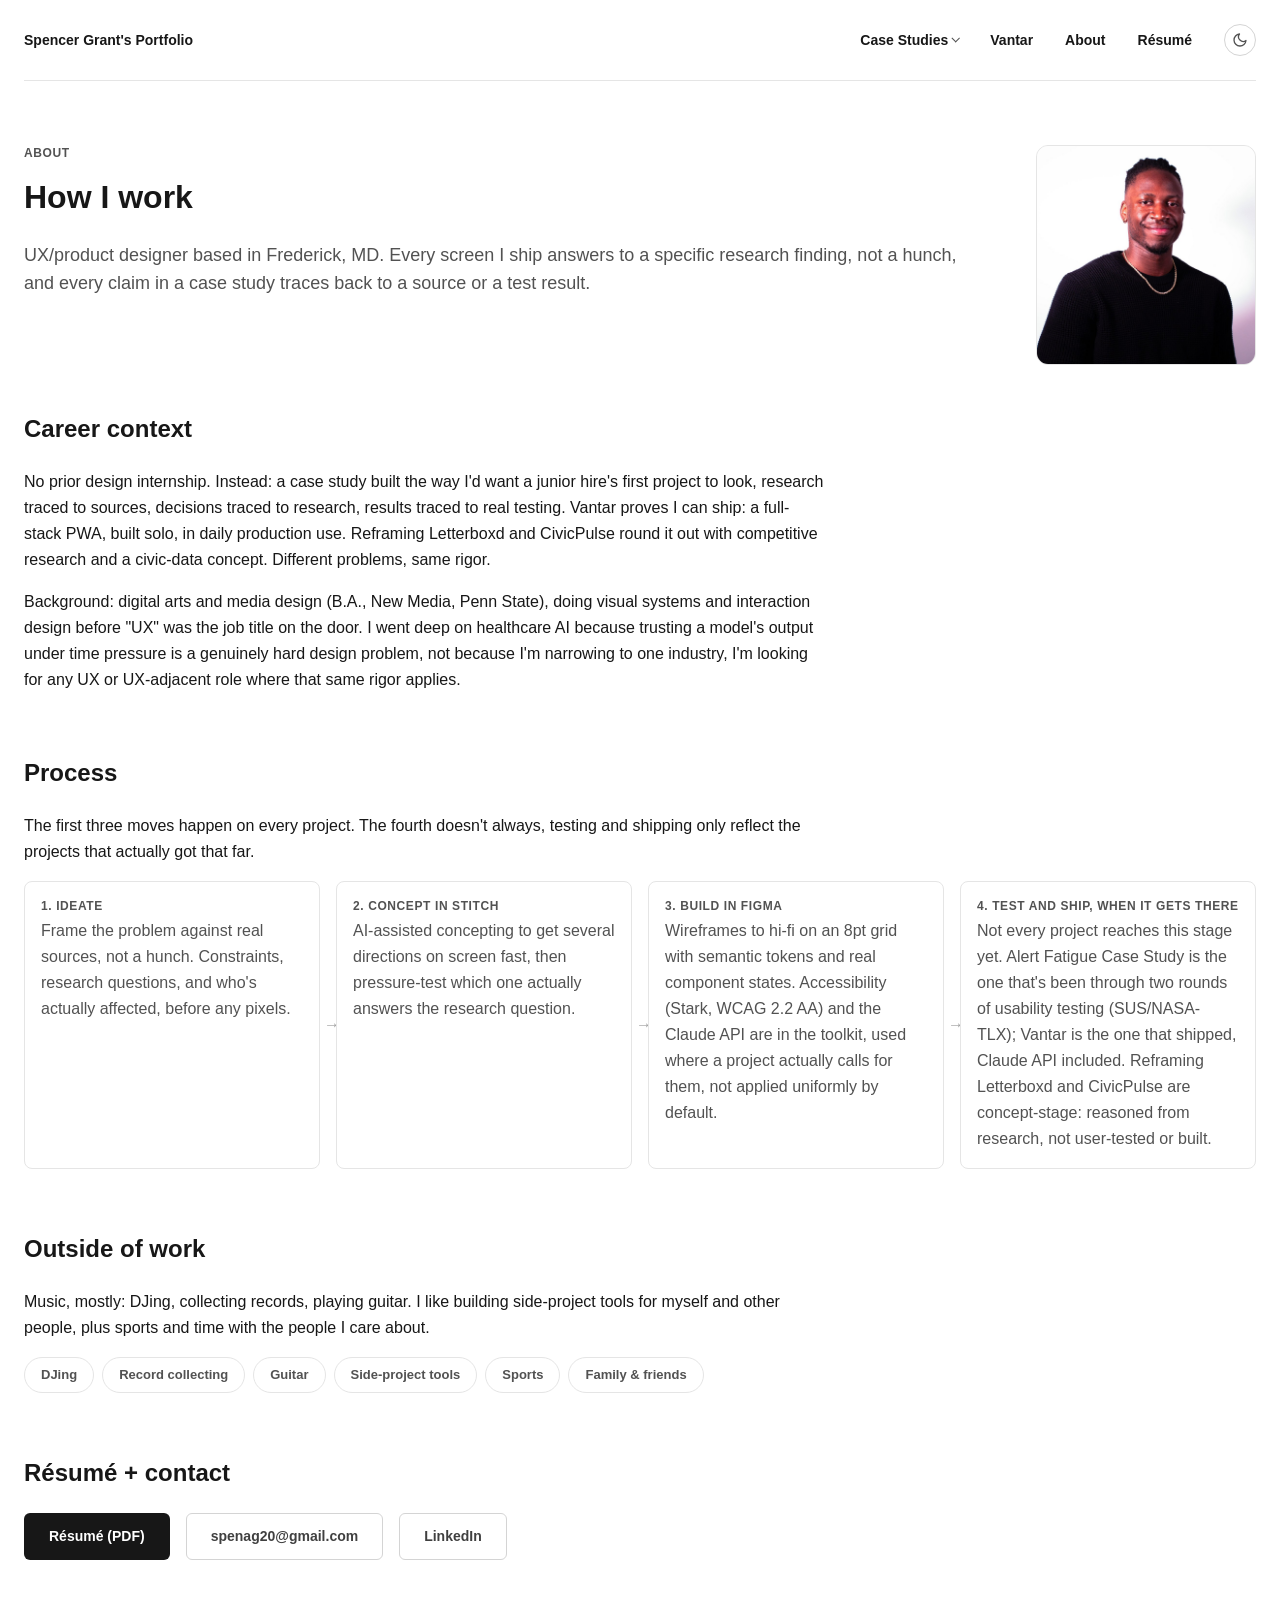
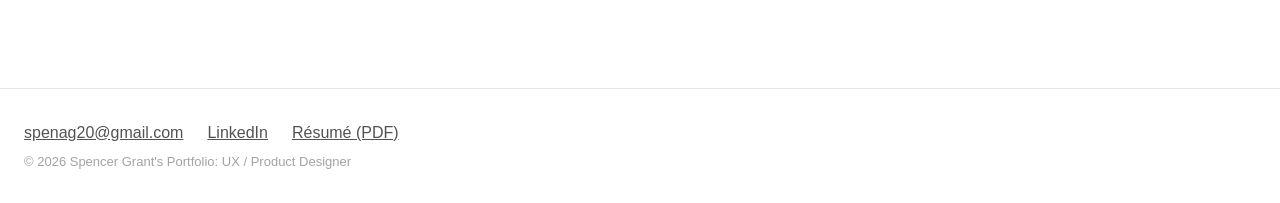
==== about.html @ dddcddc1 "Rename remaining Healthcare AI Dashboard references to Alert Fatigue Case Study Finishes the rename " ====
<!DOCTYPE html>
<html lang="en">
<head>
<meta charset="UTF-8">
<meta name="viewport" content="width=device-width, initial-scale=1.0">
<title>About: Spencer Grant's Portfolio</title>
<meta name="description" content="UX/product designer based in Frederick, MD. Background in digital arts and media design, with end-to-end process from research through usability testing.">
<link rel="icon" type="image/svg+xml" href="data:image/svg+xml,%3Csvg xmlns='http://www.w3.org/2000/svg' viewBox='0 0 32 32'%3E%3Crect width='32' height='32' rx='7' fill='%23171717'/%3E%3Ctext x='16' y='21.5' font-family='Arial,Helvetica,sans-serif' font-size='13' font-weight='700' fill='%23f5f5f5' text-anchor='middle'%3ESG%3C/text%3E%3C/svg%3E">
<link rel="stylesheet" href="styles.css">
<script src="theme.js"></script>
</head>
<body>

<div class="container">
  <nav class="site-nav">
    <a class="logo" href="index.html">Spencer Grant's Portfolio</a>
    <div class="nav-right">
    <ul id="nav-menu">
      <li class="nav-dropdown">
        <a href="case-studies.html">Case Studies</a>
        <div class="nav-dropdown-menu">
          <a href="case-study.html">Alert Fatigue Case Study<span>Tackling alarm fatigue in clinical alerts</span></a>
          <a href="letterboxd.html">Reframing Letterboxd<span>Implementing new features and improving user engagement</span></a>
          <a href="civicpulse.html">CivicPulse<span>Making civic data transparent</span></a>
        </div>
      </li>
      <li><a href="vantar.html">Vantar</a></li>
      <li><a href="about.html">About</a></li>
      <li><a href="resume.html">Résumé</a></li>
    </ul>
    <button id="theme-toggle" class="theme-toggle" type="button" aria-label="Toggle dark mode"></button>
    <button id="nav-toggle" class="nav-toggle" type="button" aria-label="Open menu" aria-expanded="false" aria-controls="nav-menu">
      <span class="nav-toggle-bar"></span>
      <span class="nav-toggle-bar"></span>
      <span class="nav-toggle-bar"></span>
    </button>
  </div>
  </nav>
</div>

<section style="padding-bottom: 0;">
  <div class="container">
    <div class="about-hero">
      <img class="about-headshot" src="assets/spencer-headshot.jpg" alt="Spencer Grant">
      <div>
        <p class="type-label-upper">About</p>
        <h1 class="type-h1" style="margin: var(--sp-md) 0 var(--sp-lg);">How I work</h1>
        <p class="type-body-lg" style="color: var(--text-secondary);">
          UX/product designer based in Frederick, MD. Every screen I ship answers to a specific research
          finding, not a hunch, and every claim in a case study traces back to a source or a test result.
        </p>
      </div>
    </div>
  </div>
</section>

<section style="padding-top: var(--sp-2xl);">
  <div class="container">

    <div class="case-section">
      <div class="prose">
        <h2 class="type-h2">Career context</h2>
        <p class="type-body">
          No prior design internship. Instead: a case study built the way I'd want a junior hire's first
          project to look, research traced to sources, decisions traced to research, results traced to real
          testing. Vantar proves I can ship: a full-stack PWA, built solo, in daily production use.
          Reframing Letterboxd and CivicPulse round it out with competitive research and a civic-data
          concept. Different problems, same rigor.
        </p>
        <p class="type-body">
          Background: digital arts and media design (B.A., New Media, Penn State), doing visual systems and
          interaction design before "UX" was the job title on the door. I went deep on healthcare AI because
          trusting a model's output under time pressure is a genuinely hard design problem, not because I'm
          narrowing to one industry, I'm looking for any UX or UX-adjacent role where that same rigor
          applies.
        </p>
      </div>
    </div>

    <div class="case-section">
      <div class="prose">
        <h2 class="type-h2">Process</h2>
        <p class="type-body">
          The first three moves happen on every project. The fourth doesn't always, testing and shipping
          only reflect the projects that actually got that far.
        </p>
      </div>
      <div class="flow">
        <div class="flow-step">
          <p class="type-label-upper flow-label">1. Ideate</p>
          <p class="type-body">Frame the problem against real sources, not a hunch. Constraints, research questions, and who's actually affected, before any pixels.</p>
        </div>
        <div class="flow-step">
          <p class="type-label-upper flow-label">2. Concept in Stitch</p>
          <p class="type-body">AI-assisted concepting to get several directions on screen fast, then pressure-test which one actually answers the research question.</p>
        </div>
        <div class="flow-step">
          <p class="type-label-upper flow-label">3. Build in Figma</p>
          <p class="type-body">Wireframes to hi-fi on an 8pt grid with semantic tokens and real component states. Accessibility (Stark, WCAG 2.2 AA) and the Claude API are in the toolkit, used where a project actually calls for them, not applied uniformly by default.</p>
        </div>
        <div class="flow-step">
          <p class="type-label-upper flow-label">4. Test and ship, when it gets there</p>
          <p class="type-body">Not every project reaches this stage yet. Alert Fatigue Case Study is the one that's been through two rounds of usability testing (SUS/NASA-TLX); Vantar is the one that shipped, Claude API included. Reframing Letterboxd and CivicPulse are concept-stage: reasoned from research, not user-tested or built.</p>
        </div>
      </div>
    </div>

    <div class="case-section">
      <div class="prose">
        <h2 class="type-h2">Outside of work</h2>
        <p class="type-body">
          Music, mostly: DJing, collecting records, playing guitar. I like building side-project tools for
          myself and other people, plus sports and time with the people I care about.
        </p>
        <div class="pill-row" style="margin-top: var(--sp-md);">
          <span class="pill">DJing</span>
          <span class="pill">Record collecting</span>
          <span class="pill">Guitar</span>
          <span class="pill">Side-project tools</span>
          <span class="pill">Sports</span>
          <span class="pill">Family &amp; friends</span>
        </div>
      </div>
    </div>

    <div class="case-section">
      <div class="prose">
        <h2 class="type-h2">Résumé + contact</h2>
        <div class="btn-row">
          <a class="btn btn-primary" href="resume.html">Résumé (PDF)</a>
          <a class="btn btn-secondary" href="mailto:spenag20@gmail.com">spenag20@gmail.com</a>
          <a class="btn btn-secondary" href="https://www.linkedin.com/in/spencergrantux" target="_blank" rel="noopener">LinkedIn</a>
        </div>
      </div>
    </div>

  </div>
</section>

<footer class="site-footer">
  <div class="container">
    <div class="links">
      <a href="mailto:spenag20@gmail.com">spenag20@gmail.com</a>
      <a href="https://www.linkedin.com/in/spencergrantux" target="_blank" rel="noopener">LinkedIn</a>
      <a href="resume.html">Résumé (PDF)</a>
    </div>
    <p class="type-caption">© 2026 Spencer Grant's Portfolio: UX / Product Designer</p>
  </div>
</footer>

</body>
</html>
---- styles.css ----
/* Portfolio prototype styles — tokens sourced from portfolio/VISUAL_SYSTEM.md,
   which itself extends case-studies/case-study-1-healthcare-ai/design/FIGMA_SPEC.md.
   Chrome is intentionally monochrome — color is reserved for product screenshots. */

*, *::before, *::after { box-sizing: border-box; margin: 0; padding: 0; }

:root {
  /* Color */
  --text-primary: #171717;
  --text-secondary: #525252;
  --text-tertiary: #a3a3a3;
  --surface-default: #ffffff;
  --surface-muted: #f5f5f5;
  --border-default: #e5e5e5;
  --button-primary: #171717;
  --button-primary-text: #ffffff;
  --button-secondary: #ffffff;
  --button-secondary-text: #404040;
  --button-border: #d4d4d4;
  --button-primary-hover: #000000;

  /* Spacing (8pt scale, extended per VISUAL_SYSTEM.md) */
  --sp-xs: 4px;
  --sp-sm: 8px;
  --sp-md: 16px;
  --sp-lg: 24px;
  --sp-xl: 32px;
  --sp-2xl: 48px;
  --sp-3xl: 64px;
  --sp-4xl: 96px;

  /* Layout */
  --container-max: 1280px;
  --prose-max: 800px;
}

@media (prefers-color-scheme: dark) {
  :root:not([data-theme="light"]) {
    --text-primary: #f5f5f5;
    --text-secondary: #a3a3a3;
    --text-tertiary: #737373;
    --surface-default: #171717;
    --surface-muted: #262626;
    --border-default: #404040;
    --button-primary: #f5f5f5;
    --button-primary-text: #171717;
    --button-secondary: #262626;
    --button-secondary-text: #e5e5e5;
    --button-border: #525252;
    --button-primary-hover: #ffffff;
  }
}

:root[data-theme="dark"] {
  --text-primary: #f5f5f5;
  --text-secondary: #a3a3a3;
  --text-tertiary: #737373;
  --surface-default: #171717;
  --surface-muted: #262626;
  --border-default: #404040;
  --button-primary: #f5f5f5;
  --button-primary-text: #171717;
  --button-secondary: #262626;
  --button-secondary-text: #e5e5e5;
  --button-border: #525252;
  --button-primary-hover: #ffffff;
}

@media print {
  :root, :root[data-theme="dark"], :root[data-theme="light"] {
    --text-primary: #171717;
    --text-secondary: #525252;
    --text-tertiary: #a3a3a3;
    --surface-default: #ffffff;
    --surface-muted: #f5f5f5;
    --border-default: #e5e5e5;
    --button-primary: #171717;
    --button-primary-text: #ffffff;
    --button-secondary: #ffffff;
    --button-secondary-text: #404040;
    --button-border: #d4d4d4;
  }
}

html { -webkit-text-size-adjust: 100%; }

body {
  font-family: -apple-system, 'SF Pro Text', 'Segoe UI', Roboto, Inter, sans-serif;
  background: var(--surface-default);
  color: var(--text-primary);
  line-height: 1.5;
  transition: background-color 0.15s ease, color 0.15s ease;
}

a { color: inherit; }

/* ── Type scale ── */

.type-display { font-size: 48px; font-weight: 700; line-height: 56px; }
.type-h1 { font-size: 32px; font-weight: 700; line-height: 40px; }
.type-h2 { font-size: 24px; font-weight: 700; line-height: 32px; }
.type-h3 { font-size: 18px; font-weight: 600; line-height: 26px; }
.type-body-lg { font-size: 18px; font-weight: 400; line-height: 28px; }
.type-body { font-size: 16px; font-weight: 400; line-height: 26px; }
.type-caption { font-size: 13px; font-weight: 400; line-height: 18px; color: var(--text-tertiary); }
.type-label-upper {
  font-size: 12px; font-weight: 600; line-height: 16px;
  text-transform: uppercase; letter-spacing: 0.05em; color: var(--text-secondary);
}

@media (max-width: 640px) {
  .type-display { font-size: 34px; line-height: 42px; }
  .type-h1 { font-size: 26px; line-height: 34px; }
  .type-h2 { font-size: 20px; line-height: 28px; }
}

/* ── Layout ── */

.container { max-width: var(--container-max); margin: 0 auto; padding: 0 var(--sp-lg); }
.prose { max-width: var(--prose-max); }

section { padding: var(--sp-3xl) 0; }
@media (max-width: 640px) { section { padding: var(--sp-2xl) 0; } }

.section-muted { background: var(--surface-muted); }

/* ── Nav ── */

.site-nav {
  display: flex;
  align-items: center;
  justify-content: space-between;
  padding: var(--sp-lg) 0;
  border-bottom: 1px solid var(--border-default);
}

.site-nav .logo { font-weight: 700; text-decoration: none; }

.nav-right { display: flex; align-items: center; gap: var(--sp-xl); }

.site-nav ul {
  display: flex;
  gap: var(--sp-xl);
  list-style: none;
}

.site-nav a { text-decoration: none; font-size: 14px; font-weight: 600; }
.site-nav a:hover { text-decoration: underline; }

.nav-dropdown { position: relative; }
.nav-dropdown > a { display: inline-flex; align-items: center; gap: 4px; }
.nav-dropdown > a::after {
  content: "";
  width: 6px;
  height: 6px;
  border-right: 1.5px solid var(--text-secondary);
  border-bottom: 1.5px solid var(--text-secondary);
  transform: rotate(45deg) translateY(-1px);
  margin-top: -3px;
}

.nav-dropdown-menu {
  position: absolute;
  top: 100%;
  left: -12px;
  margin-top: var(--sp-sm);
  min-width: 240px;
  background: var(--surface-default);
  border: 1px solid var(--border-default);
  border-radius: 8px;
  box-shadow: 0 12px 28px rgba(0, 0, 0, 0.12);
  padding: var(--sp-xs);
  opacity: 0;
  visibility: hidden;
  transform: translateY(-4px);
  transition: opacity 0.15s ease, transform 0.15s ease, visibility 0.15s;
  z-index: 30;
}

.nav-dropdown:hover .nav-dropdown-menu,
.nav-dropdown:focus-within .nav-dropdown-menu {
  opacity: 1;
  visibility: visible;
  transform: translateY(0);
}

.nav-dropdown-menu a {
  display: flex;
  flex-direction: column;
  gap: 2px;
  padding: var(--sp-sm) var(--sp-md);
  border-radius: 6px;
  font-weight: 600;
  white-space: nowrap;
}
.nav-dropdown-menu a:hover { background: var(--surface-muted); text-decoration: none; }
.nav-dropdown-menu a span {
  font-size: 12px;
  font-weight: 400;
  color: var(--text-tertiary);
}

@media (prefers-reduced-motion: reduce) {
  .nav-dropdown-menu { transition: none; }
}

.theme-toggle {
  display: inline-flex;
  align-items: center;
  justify-content: center;
  width: 32px;
  height: 32px;
  color: var(--text-secondary);
  background: none;
  border: 1px solid var(--button-border);
  border-radius: 50%;
  padding: 0;
  cursor: pointer;
}
.theme-toggle:hover { color: var(--text-primary); border-color: var(--text-tertiary); }
.theme-toggle svg { display: block; }

/* ── Mobile nav toggle ── */

.nav-toggle {
  display: none;
  flex-direction: column;
  justify-content: center;
  align-items: center;
  gap: 4px;
  width: 32px;
  height: 32px;
  padding: 0;
  background: none;
  border: none;
  cursor: pointer;
  flex-shrink: 0;
}
.nav-toggle-bar {
  display: block;
  width: 18px;
  height: 2px;
  background: var(--text-primary);
  border-radius: 2px;
  transition: transform 0.2s ease, opacity 0.2s ease;
}
.nav-toggle[aria-expanded="true"] .nav-toggle-bar:nth-child(1) { transform: translateY(6px) rotate(45deg); }
.nav-toggle[aria-expanded="true"] .nav-toggle-bar:nth-child(2) { opacity: 0; }
.nav-toggle[aria-expanded="true"] .nav-toggle-bar:nth-child(3) { transform: translateY(-6px) rotate(-45deg); }
@media (prefers-reduced-motion: reduce) {
  .nav-toggle-bar { transition: none; }
}

@media (max-width: 768px) {
  .nav-toggle { display: flex; }

  .site-nav { position: relative; }

  .site-nav ul {
    display: none;
    position: absolute;
    top: 100%;
    left: calc(-1 * var(--sp-lg));
    right: calc(-1 * var(--sp-lg));
    flex-direction: column;
    gap: 0;
    background: var(--surface-default);
    border-bottom: 1px solid var(--border-default);
    padding: var(--sp-sm) var(--sp-lg) var(--sp-lg);
    box-shadow: 0 12px 28px rgba(0, 0, 0, 0.12);
    z-index: 40;
  }
  .site-nav ul.is-open { display: flex; }
  .site-nav ul li { width: 100%; }
  .site-nav ul > li > a { display: block; padding: var(--sp-sm) 0; }

  .nav-dropdown > a::after { display: none; }
  .nav-dropdown-menu {
    position: static;
    opacity: 1;
    visibility: visible;
    transform: none;
    box-shadow: none;
    border: none;
    border-radius: 0;
    padding: 0 0 var(--sp-xs) var(--sp-md);
    margin-top: 0;
    min-width: 0;
    display: none;
    flex-direction: column;
  }
  .site-nav ul.is-open .nav-dropdown-menu { display: flex; }
  .nav-dropdown-menu a { padding: var(--sp-xs) 0; white-space: normal; }
}

/* ── Buttons ── */

.btn {
  display: inline-flex;
  align-items: center;
  gap: var(--sp-sm);
  padding: 12px var(--sp-lg);
  border-radius: 6px;
  font-size: 14px;
  font-weight: 600;
  text-decoration: none;
  border: 1px solid transparent;
}

.btn-primary { background: var(--button-primary); color: var(--button-primary-text); }
.btn-primary:hover { background: var(--button-primary-hover); }

.btn-secondary {
  background: var(--button-secondary);
  color: var(--button-secondary-text);
  border-color: var(--button-border);
}
.btn-secondary:hover { background: var(--surface-muted); }

.btn-row { display: flex; gap: var(--sp-md); flex-wrap: wrap; }

/* ── Hero ── */

.hero { padding-top: var(--sp-4xl); padding-bottom: var(--sp-3xl); }
.hero .eyebrow { margin-bottom: var(--sp-md); }
.hero h1 { margin-bottom: var(--sp-lg); }
.hero .subline { color: var(--text-secondary); margin-bottom: var(--sp-xl); max-width: 640px; }
.hero cite { font-style: normal; color: var(--text-tertiary); }

/* ── Featured case study ── */

.featured-card {
  border: 1px solid var(--border-default);
  border-radius: 12px;
  overflow: hidden;
}

.image-slot {
  background: var(--surface-muted);
  aspect-ratio: 16 / 9;
  display: flex;
  align-items: center;
  justify-content: center;
  color: var(--text-tertiary);
  font-size: 14px;
}

.figma-embed {
  border: 1px solid var(--border-default);
  border-radius: 8px;
  overflow: hidden;
  margin-bottom: var(--sp-sm);
  background: var(--surface-muted);
}

.figma-embed iframe {
  display: block;
  width: 100%;
  height: 640px;
  border: none;
}

.shot-frame {
  position: relative;
  border: 1px solid var(--border-default);
  border-radius: 8px;
  overflow: hidden;
  margin-bottom: var(--sp-sm);
}

.shot-frame img {
  display: block;
  width: 100%;
  height: auto;
}

/* Expand-on-hover, scoped to compact screenshot grids where thumbnails
   are too small to read at a glance (Vantar's "A closer look" gallery,
   Letterboxd's current-vs-redesign comparison). */
.shot-zoom-grid .shot-frame {
  transition: transform 0.3s ease, box-shadow 0.3s ease;
  cursor: zoom-in;
}
.shot-zoom-grid .shot-frame:hover {
  transform: scale(1.6);
  z-index: 10;
  box-shadow: 0 12px 32px rgba(0, 0, 0, 0.35);
}
@media (prefers-reduced-motion: reduce) {
  .shot-zoom-grid .shot-frame { transition: none; }
  .shot-zoom-grid .shot-frame:hover { transform: none; box-shadow: none; }
}

/* Compact current-vs-redesign screenshot rows (Letterboxd case study) */
.compare-row-label { color: var(--text-tertiary); }
.compare-row-label.is-after { color: var(--text-primary); }
.compare-thumbs {
  display: grid;
  grid-template-columns: repeat(4, minmax(0, 200px));
  gap: var(--sp-md);
  justify-content: center;
}
.compare-thumbs .shot-frame { margin-bottom: var(--sp-xs); }
.compare-thumbs .type-caption { text-align: center; }
@media (max-width: 640px) {
  .compare-thumbs { grid-template-columns: repeat(2, minmax(0, 160px)); }
}

.featured-card .image-slot {
  border-bottom: 1px solid var(--border-default);
  aspect-ratio: 16 / 9;
  display: flex;
  align-items: center;
  justify-content: center;
  color: var(--text-tertiary);
  font-size: 14px;
}

.featured-card .card-body { padding: var(--sp-xl); }
.featured-card h2 { margin-bottom: var(--sp-sm); }
.featured-card .outcome-line { color: var(--text-secondary); margin-bottom: var(--sp-lg); }

/* ── Stat callouts ── */

.stat-row {
  display: grid;
  grid-template-columns: repeat(3, 1fr);
  gap: var(--sp-lg);
  margin-bottom: var(--sp-lg);
}

@media (max-width: 640px) {
  .stat-row { grid-template-columns: 1fr; }
}

.stat {
  border: 1px dashed var(--border-default);
  border-radius: 8px;
  padding: var(--sp-md);
  text-align: center;
}

.stat .value {
  font-size: 28px;
  font-weight: 700;
  color: var(--text-tertiary);
}

.stat .value.filled { color: var(--text-primary); }

.stat .label { margin-top: var(--sp-xs); }

/* ── Pending placeholder ── */

.pending {
  display: inline-block;
  border: 1px dashed var(--border-default);
  border-radius: 6px;
  padding: 2px 8px;
  font-size: 12px;
  font-weight: 600;
  color: var(--text-tertiary);
  background: var(--surface-muted);
}

.pending-block {
  border: 1px dashed var(--border-default);
  border-radius: 8px;
  padding: var(--sp-lg);
  background: var(--surface-muted);
  color: var(--text-secondary);
  font-size: 14px;
}

/* ── Technical literacy strip ── */

.tile-grid {
  display: grid;
  grid-template-columns: repeat(4, 1fr);
  gap: var(--sp-lg);
}

@media (max-width: 900px) {
  .tile-grid { grid-template-columns: repeat(2, 1fr); }
}
@media (max-width: 480px) {
  .tile-grid { grid-template-columns: 1fr; }
}

/* Narrower variant for card grids holding paragraph-length copy (case
   study findings/decisions, build tiles) — 4 tracks leaves columns too
   tight for that much text even at the full .container width. */
.tile-grid-prose { grid-template-columns: repeat(2, 1fr); }
@media (max-width: 640px) {
  .tile-grid-prose { grid-template-columns: 1fr; }
}

/* Three even columns — for small sets of card content (e.g. 3 decisions). */
.tile-grid-3 { grid-template-columns: repeat(3, 1fr); }
@media (max-width: 900px) { .tile-grid-3 { grid-template-columns: 1fr; } }

.tile {
  background: var(--surface-default);
  border: 1px solid var(--border-default);
  border-radius: 8px;
  padding: var(--sp-lg);
  display: flex;
  flex-direction: column;
}

.tile h3 { margin-bottom: var(--sp-sm); }
.tile p.type-body { color: var(--text-secondary); flex: 1 0 auto; margin-bottom: var(--sp-sm); }
.tile .source { margin-top: auto; padding-top: var(--sp-sm); }
.tile a { font-size: 14px; font-weight: 600; text-decoration: underline; margin-top: auto; padding-top: var(--sp-sm); }

/* One-card, arrow-navigated feature carousel (CivicPulse "Five screens") */
.feature-carousel-card {
  background: var(--surface-default);
  border: 1px solid var(--border-default);
  border-radius: 8px;
  padding: var(--sp-lg);
  margin-top: var(--sp-lg);
  display: flex;
  align-items: center;
  gap: var(--sp-lg);
}
.feature-slide {
  display: none;
  flex: 1;
  grid-template-columns: 200px 1fr;
  gap: var(--sp-xl);
  align-items: center;
}
.feature-slide.is-active { display: grid; }
.feature-slide .shot-frame { max-width: 200px; margin: 0 auto; }
.feature-slide-copy .type-label-upper { margin-bottom: var(--sp-sm); }
.carousel-arrow {
  flex-shrink: 0;
  width: 36px;
  height: 36px;
  border-radius: 999px;
  border: 1px solid var(--border-default);
  background: var(--surface-muted);
  color: var(--text-primary);
  font-size: 20px;
  line-height: 1;
  cursor: pointer;
}
.carousel-arrow:hover { background: var(--border-default); }
.carousel-dots {
  display: flex;
  justify-content: center;
  gap: var(--sp-sm);
  margin-top: var(--sp-md);
}
.carousel-dot {
  width: 8px;
  height: 8px;
  padding: 0;
  border: none;
  border-radius: 50%;
  background: var(--border-default);
  cursor: pointer;
}
.carousel-dot.is-active { background: var(--text-primary); }
@media (max-width: 640px) {
  .feature-carousel-card { flex-direction: column; }
  .feature-slide { grid-template-columns: 1fr; }
}

/* Citation links inside a .source line are references, not CTAs — undo
   the bold "Read more" tile-link treatment above. */
.tile .source a,
.fact .fact-source a {
  font-size: inherit;
  font-weight: 400;
  margin-top: 0;
  padding-top: 0;
  color: inherit;
  text-decoration: underline;
  text-underline-offset: 2px;
}
.tile .source a:hover,
.fact .fact-source a:hover { color: var(--text-primary); }

#sources li:target { color: var(--text-primary); }

/* ── About teaser / general two-col ── */

.split {
  display: grid;
  grid-template-columns: 2fr 1fr;
  gap: var(--sp-xl);
  align-items: start;
}
@media (max-width: 640px) { .split { grid-template-columns: 1fr; } }

.pill-row { display: flex; flex-wrap: wrap; gap: var(--sp-sm); }
.pill {
  border: 1px solid var(--border-default);
  border-radius: 999px;
  padding: 7px 16px;
  font-size: 13px;
  font-weight: 600;
  color: var(--text-secondary);
}

/* ── About hero: headshot + intro ── */

.about-hero {
  display: grid;
  grid-template-columns: 1fr 220px;
  gap: var(--sp-2xl);
  align-items: start;
}
.about-hero .about-headshot { order: 2; }
@media (max-width: 700px) {
  .about-hero { grid-template-columns: 1fr; }
  .about-hero .about-headshot { order: -1; max-width: 160px; }
}

.about-headshot {
  width: 100%;
  aspect-ratio: 1;
  object-fit: cover;
  object-position: top;
  border-radius: 12px;
  border: 1px solid var(--border-default);
  background: var(--surface-muted);
  display: block;
}

/* ── Case study page ── */

.meta-row {
  display: flex;
  flex-wrap: wrap;
  justify-content: space-between;
  gap: var(--sp-xl);
  margin: var(--sp-lg) 0 var(--sp-xl);
  padding-bottom: var(--sp-lg);
  border-bottom: 1px solid var(--border-default);
}
.meta-row .meta-item .label { margin-bottom: 2px; }

blockquote.opening-stat {
  border-left: 3px solid var(--text-primary);
  padding-left: var(--sp-lg);
  margin: var(--sp-lg) 0;
}

.case-section { margin-bottom: var(--sp-3xl); }
.case-section h2 { margin-bottom: var(--sp-lg); }
.case-section p { margin-bottom: var(--sp-md); color: var(--text-primary); }

.rq-list { padding-left: var(--sp-lg); margin-bottom: var(--sp-md); }
.rq-list li { margin-bottom: var(--sp-sm); }

.source-list a { text-decoration: underline; text-underline-offset: 2px; }
.source-list a:hover { color: var(--text-primary); }

/* ── Summary block: the "30-second summary" callout box ── */

.summary-block {
  border: 1px solid var(--border-default);
  border-radius: 8px;
  background: var(--surface-muted);
  padding: var(--sp-xl);
  margin: var(--sp-xl) 0 var(--sp-3xl);
}
.summary-block > .type-label-upper { margin-bottom: var(--sp-md) !important; }

/* ── Fact grid: hard numbers pulled out of prose, cited ── */

.fact-grid {
  display: grid;
  grid-template-columns: repeat(2, 1fr);
  gap: var(--sp-xl) var(--sp-2xl);
  margin: var(--sp-2xl) 0 var(--sp-xl);
}
@media (max-width: 640px) {
  .fact-grid { grid-template-columns: 1fr; }
}

.fact { border-top: 2px solid var(--text-primary); padding-top: var(--sp-sm); }
.fact .fact-value { font-size: 32px; font-weight: 700; line-height: 1.15; }
.fact .fact-body { color: var(--text-secondary); margin: var(--sp-xs) 0 var(--sp-sm); }
.fact .fact-source { color: var(--text-tertiary); }

/* ── Flow: a short ordered sequence (problem → status, etc.) ── */

.flow {
  display: grid;
  grid-template-columns: repeat(4, 1fr);
  gap: var(--sp-md);
}
@media (max-width: 900px) { .flow { grid-template-columns: repeat(2, 1fr); } }
@media (max-width: 480px) { .flow { grid-template-columns: 1fr; } }

.flow-step {
  position: relative;
  border: 1px solid var(--border-default);
  border-radius: 8px;
  padding: var(--sp-md);
  background: var(--surface-default);
}
.flow-step .flow-label { margin-bottom: var(--sp-xs); }
.flow-step p { color: var(--text-secondary); margin: 0; }

@media (min-width: 901px) {
  .flow-step:not(:last-child)::after {
    content: "→";
    position: absolute;
    top: 50%;
    right: calc(-1 * var(--sp-md) - 5px);
    transform: translateY(-50%);
    color: var(--text-tertiary);
  }
}

/* ── Bar chart: before/after metrics on a 0–100 scale, readable at a glance ── */

.bar-chart {
  display: grid;
  grid-template-columns: repeat(3, 1fr);
  gap: var(--sp-lg) var(--sp-xl);
}
@media (max-width: 800px) { .bar-chart { grid-template-columns: 1fr; } }

.bar-metric {
  border: 1px solid var(--border-default);
  border-radius: 8px;
  padding: var(--sp-md) var(--sp-lg);
}

.bar-metric-label { font-weight: 600; margin-bottom: var(--sp-md); }

.bar-rows { display: flex; flex-direction: column; gap: 10px; }

.bar-row {
  display: grid;
  grid-template-columns: 30px 1fr 44px;
  align-items: center;
  gap: var(--sp-sm);
}
.bar-row .bar-tag {
  font-size: 11px;
  font-weight: 700;
  color: var(--text-tertiary);
  letter-spacing: 0.02em;
}
.bar-row.is-after .bar-tag { color: var(--text-primary); }

.bar-track {
  height: 10px;
  border-radius: 5px;
  background: var(--surface-muted);
  overflow: hidden;
}
.bar-fill {
  height: 100%;
  border-radius: 5px;
  background: var(--text-tertiary);
}
.bar-row.is-after .bar-fill { background: var(--text-primary); }

.bar-row .bar-value {
  font-size: 13px;
  font-variant-numeric: tabular-nums;
  text-align: right;
  color: var(--text-secondary);
}
.bar-row.is-after .bar-value { color: var(--text-primary); font-weight: 700; }

/* Compact variant for embedding a two-bar comparison inside a .tile */
.bar-chart--compact {
  display: flex;
  flex-direction: column;
  gap: 8px;
  margin: var(--sp-sm) 0;
}
.bar-chart--compact .bar-row { grid-template-columns: 78px 1fr 40px; }

/* ── Footer ── */

.site-footer {
  border-top: 1px solid var(--border-default);
  padding: var(--sp-xl) 0;
  color: var(--text-secondary);
}
.site-footer .links { display: flex; gap: var(--sp-lg); flex-wrap: wrap; margin-bottom: var(--sp-sm); }
.site-footer a { text-decoration: underline; }
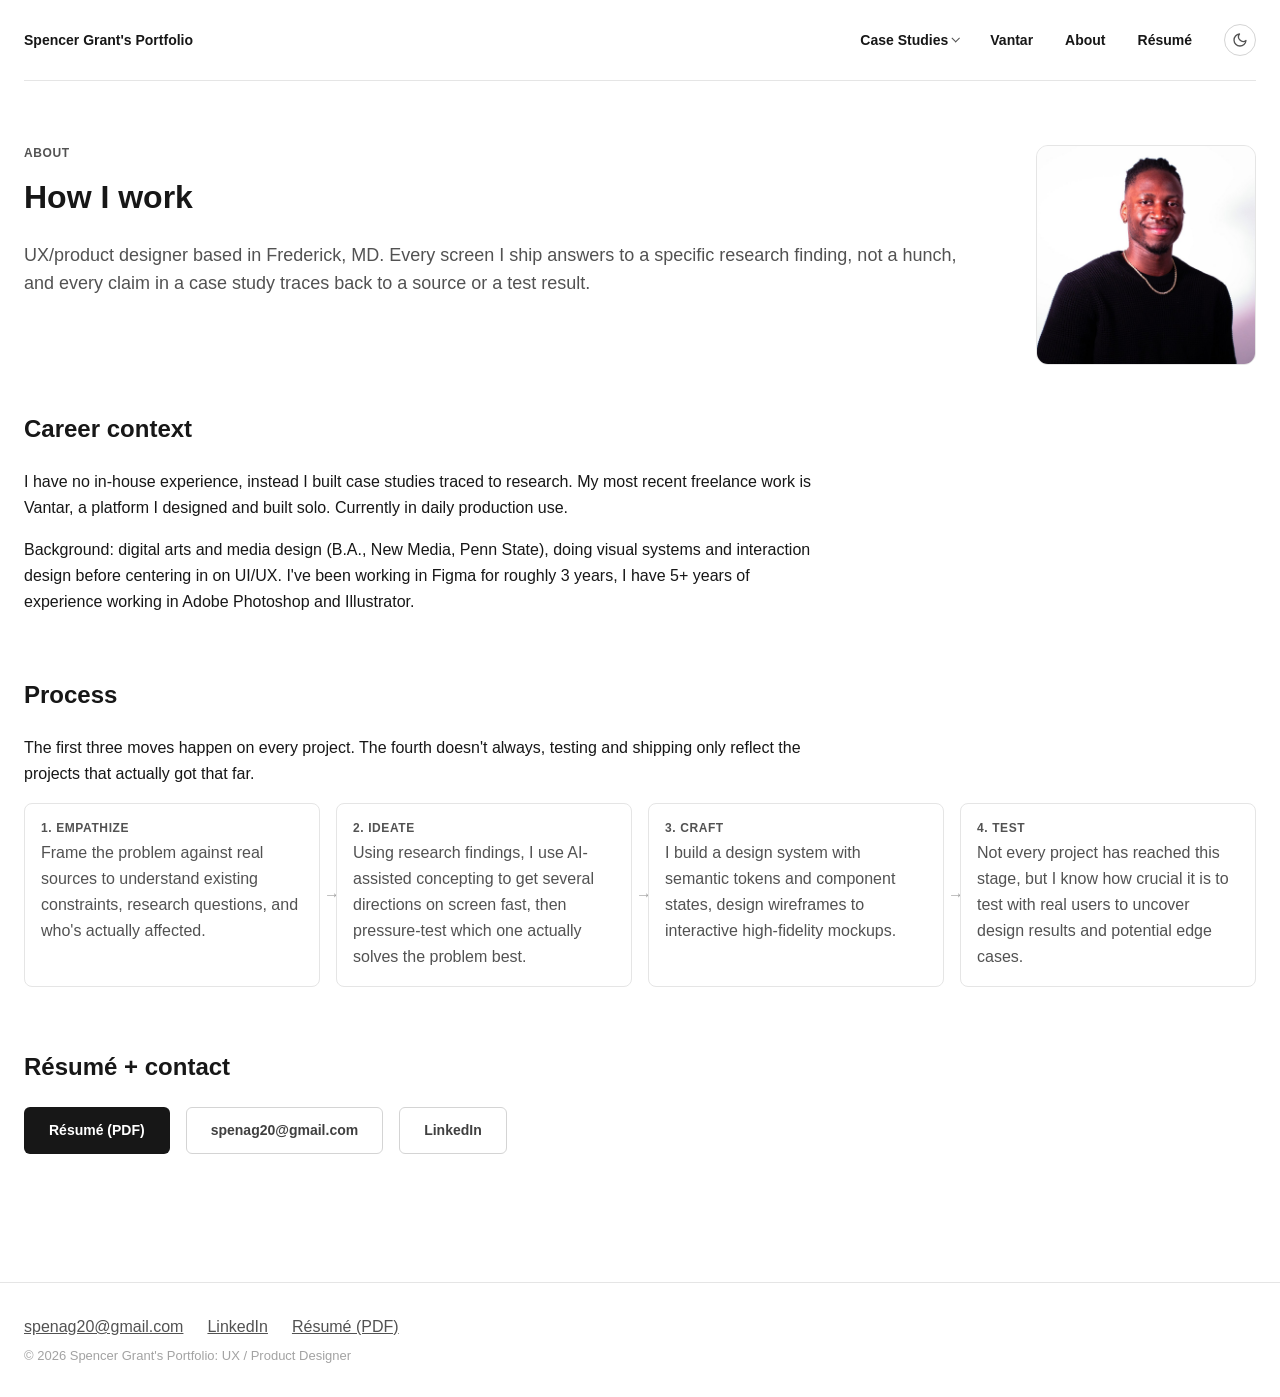
==== commit 312a9f65: "Refresh About copy and fix nav label/description inconsistencies Rewrites About page's Career contex" ====
--- a/about.html
+++ b/about.html
@@ -4,7 +4,7 @@
 <meta charset="UTF-8">
 <meta name="viewport" content="width=device-width, initial-scale=1.0">
 <title>About: Spencer Grant's Portfolio</title>
-<meta name="description" content="UX/product designer based in Frederick, MD. Background in digital arts and media design, with end-to-end process from research through usability testing.">
+<meta name="description" content="UX/product designer based in Frederick, MD. Background in digital art and media design. In my private life I enjoy collecting music, reading, and spending time with friends.">
 <link rel="icon" type="image/svg+xml" href="data:image/svg+xml,%3Csvg xmlns='http://www.w3.org/2000/svg' viewBox='0 0 32 32'%3E%3Crect width='32' height='32' rx='7' fill='%23171717'/%3E%3Ctext x='16' y='21.5' font-family='Arial,Helvetica,sans-serif' font-size='13' font-weight='700' fill='%23f5f5f5' text-anchor='middle'%3ESG%3C/text%3E%3C/svg%3E">
 <link rel="stylesheet" href="styles.css">
 <script src="theme.js"></script>
@@ -19,9 +19,9 @@
       <li class="nav-dropdown">
         <a href="case-studies.html">Case Studies</a>
         <div class="nav-dropdown-menu">
-          <a href="case-study.html">Alert Fatigue Case Study<span>Tackling alarm fatigue in clinical alerts</span></a>
-          <a href="letterboxd.html">Reframing Letterboxd<span>Implementing new features and improving user engagement</span></a>
+          <a href="case-study.html">Diagnosing Alert Fatigue<span>Tackling alarm fatigue in clinical alerts</span></a>
           <a href="civicpulse.html">CivicPulse<span>Making civic data transparent</span></a>
+          <a href="letterboxd.html">Reframing Letterboxd<span>Improving engagement and implementing new features</span></a>
         </div>
       </li>
       <li><a href="vantar.html">Vantar</a></li>
@@ -61,18 +61,13 @@
       <div class="prose">
         <h2 class="type-h2">Career context</h2>
         <p class="type-body">
-          No prior design internship. Instead: a case study built the way I'd want a junior hire's first
-          project to look, research traced to sources, decisions traced to research, results traced to real
-          testing. Vantar proves I can ship: a full-stack PWA, built solo, in daily production use.
-          Reframing Letterboxd and CivicPulse round it out with competitive research and a civic-data
-          concept. Different problems, same rigor.
+          I have no in-house experience, instead I built case studies traced to research. 
+          My most recent freelance work is Vantar, a platform I designed and built solo. Currently in daily production use.
         </p>
         <p class="type-body">
           Background: digital arts and media design (B.A., New Media, Penn State), doing visual systems and
-          interaction design before "UX" was the job title on the door. I went deep on healthcare AI because
-          trusting a model's output under time pressure is a genuinely hard design problem, not because I'm
-          narrowing to one industry, I'm looking for any UX or UX-adjacent role where that same rigor
-          applies.
+          interaction design before centering in on UI/UX. I've been working in Figma for roughly 3 years, 
+          I have 5+ years of experience working in Adobe Photoshop and Illustrator. 
         </p>
       </div>
     </div>
@@ -87,38 +82,20 @@
       </div>
       <div class="flow">
         <div class="flow-step">
-          <p class="type-label-upper flow-label">1. Ideate</p>
-          <p class="type-body">Frame the problem against real sources, not a hunch. Constraints, research questions, and who's actually affected, before any pixels.</p>
+          <p class="type-label-upper flow-label">1. Empathize</p>
+          <p class="type-body">Frame the problem against real sources to understand existing constraints, research questions, and who's actually affected.</p>
         </div>
         <div class="flow-step">
-          <p class="type-label-upper flow-label">2. Concept in Stitch</p>
-          <p class="type-body">AI-assisted concepting to get several directions on screen fast, then pressure-test which one actually answers the research question.</p>
+          <p class="type-label-upper flow-label">2. Ideate</p>
+          <p class="type-body">Using research findings, I use AI-assisted concepting to get several directions on screen fast, then pressure-test which one actually solves the problem best.</p>
         </div>
         <div class="flow-step">
-          <p class="type-label-upper flow-label">3. Build in Figma</p>
-          <p class="type-body">Wireframes to hi-fi on an 8pt grid with semantic tokens and real component states. Accessibility (Stark, WCAG 2.2 AA) and the Claude API are in the toolkit, used where a project actually calls for them, not applied uniformly by default.</p>
+          <p class="type-label-upper flow-label">3. Craft</p>
+          <p class="type-body">I build a design system with semantic tokens and component states, design wireframes to interactive high-fidelity mockups.</p>
         </div>
         <div class="flow-step">
-          <p class="type-label-upper flow-label">4. Test and ship, when it gets there</p>
-          <p class="type-body">Not every project reaches this stage yet. Alert Fatigue Case Study is the one that's been through two rounds of usability testing (SUS/NASA-TLX); Vantar is the one that shipped, Claude API included. Reframing Letterboxd and CivicPulse are concept-stage: reasoned from research, not user-tested or built.</p>
-        </div>
-      </div>
-    </div>
-
-    <div class="case-section">
-      <div class="prose">
-        <h2 class="type-h2">Outside of work</h2>
-        <p class="type-body">
-          Music, mostly: DJing, collecting records, playing guitar. I like building side-project tools for
-          myself and other people, plus sports and time with the people I care about.
-        </p>
-        <div class="pill-row" style="margin-top: var(--sp-md);">
-          <span class="pill">DJing</span>
-          <span class="pill">Record collecting</span>
-          <span class="pill">Guitar</span>
-          <span class="pill">Side-project tools</span>
-          <span class="pill">Sports</span>
-          <span class="pill">Family &amp; friends</span>
+          <p class="type-label-upper flow-label">4. Test</p>
+          <p class="type-body">Not every project has reached this stage, but I know how crucial it is to test with real users to uncover design results and potential edge cases.</p>
         </div>
       </div>
     </div>
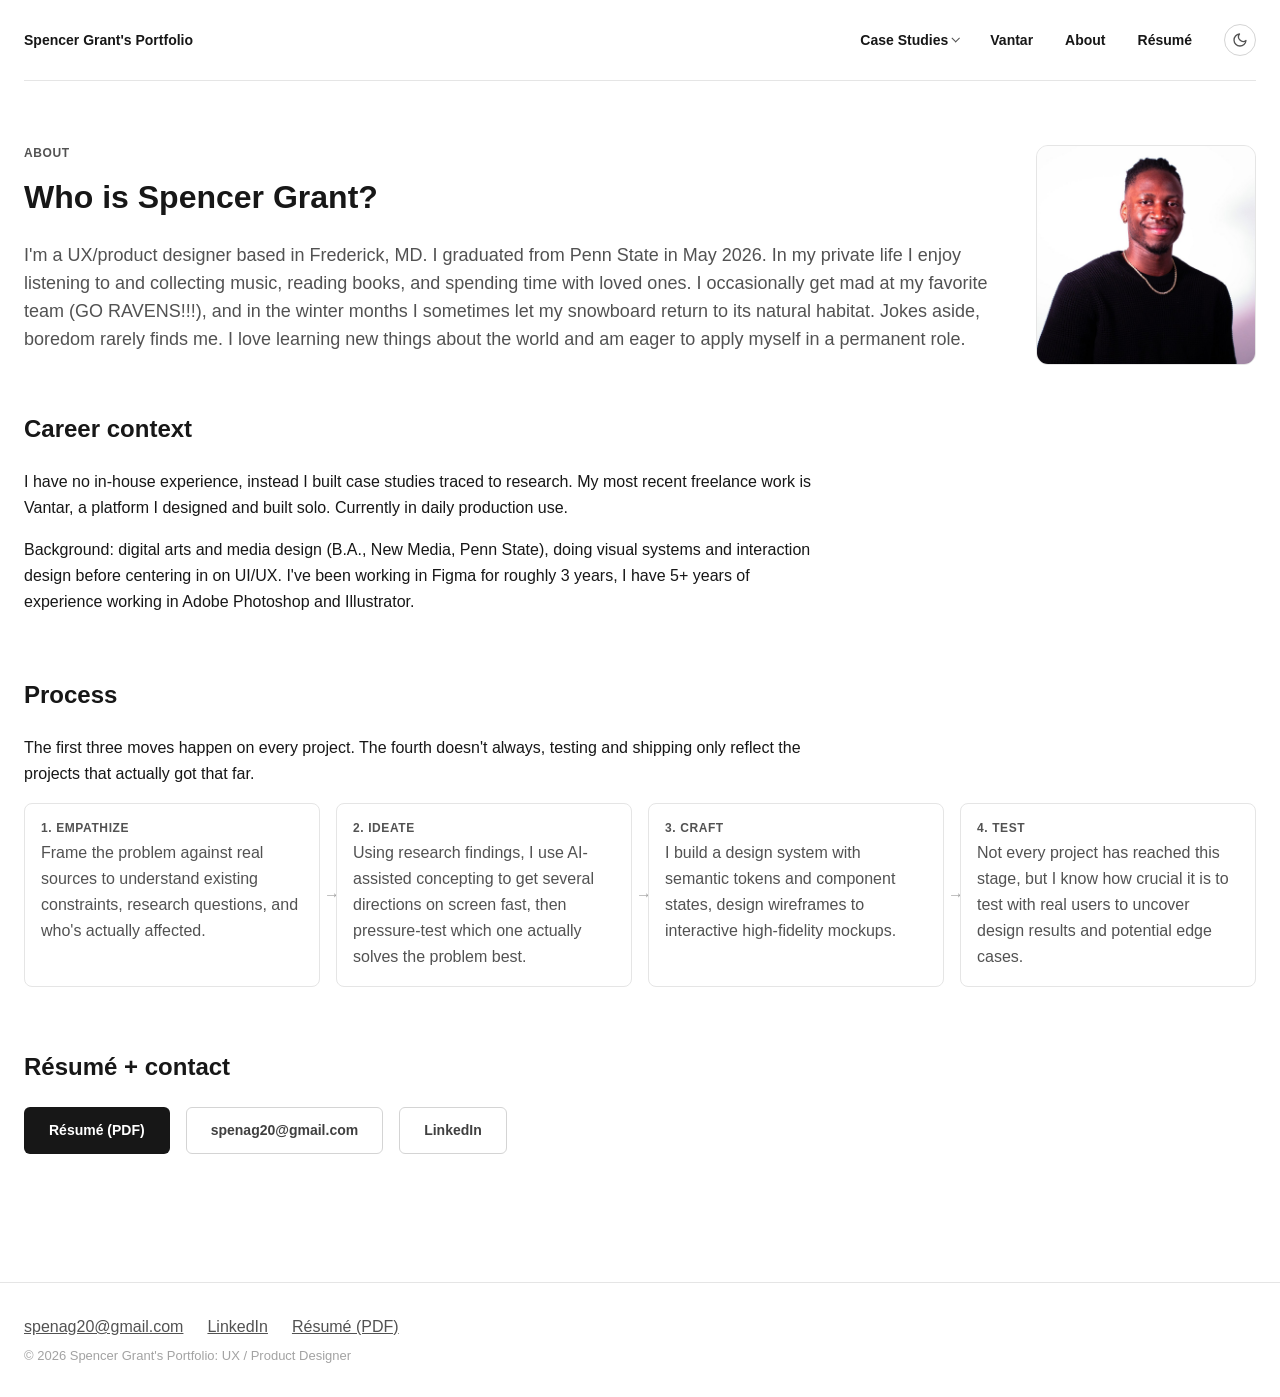
==== commit 9b9e46c5: "Personalize About hero, fix Vantar title typo, swap homepage alert preview to Round 2 Fixes "logisit" ====
--- a/about.html
+++ b/about.html
@@ -4,7 +4,7 @@
 <meta charset="UTF-8">
 <meta name="viewport" content="width=device-width, initial-scale=1.0">
 <title>About: Spencer Grant's Portfolio</title>
-<meta name="description" content="UX/product designer based in Frederick, MD. Background in digital art and media design. In my private life I enjoy collecting music, reading, and spending time with friends.">
+<meta name="description" content="UX/product designer based in Frederick, MD. Background in digital art and media design.">
 <link rel="icon" type="image/svg+xml" href="data:image/svg+xml,%3Csvg xmlns='http://www.w3.org/2000/svg' viewBox='0 0 32 32'%3E%3Crect width='32' height='32' rx='7' fill='%23171717'/%3E%3Ctext x='16' y='21.5' font-family='Arial,Helvetica,sans-serif' font-size='13' font-weight='700' fill='%23f5f5f5' text-anchor='middle'%3ESG%3C/text%3E%3C/svg%3E">
 <link rel="stylesheet" href="styles.css">
 <script src="theme.js"></script>
@@ -44,10 +44,11 @@
       <img class="about-headshot" src="assets/spencer-headshot.jpg" alt="Spencer Grant">
       <div>
         <p class="type-label-upper">About</p>
-        <h1 class="type-h1" style="margin: var(--sp-md) 0 var(--sp-lg);">How I work</h1>
+        <h1 class="type-h1" style="margin: var(--sp-md) 0 var(--sp-lg);">Who is Spencer Grant?</h1>
         <p class="type-body-lg" style="color: var(--text-secondary);">
-          UX/product designer based in Frederick, MD. Every screen I ship answers to a specific research
-          finding, not a hunch, and every claim in a case study traces back to a source or a test result.
+          I'm a UX/product designer based in Frederick, MD. I graduated from Penn State in May 2026. In my private life I enjoy listening to and collecting music, reading books, and spending time with loved ones.
+          I occasionally get mad at my favorite team (GO RAVENS!!!), and in the winter months I sometimes let my snowboard return to its natural habitat.
+          Jokes aside, boredom rarely finds me. I love learning new things about the world and am eager to apply myself in a permanent role.
         </p>
       </div>
     </div>
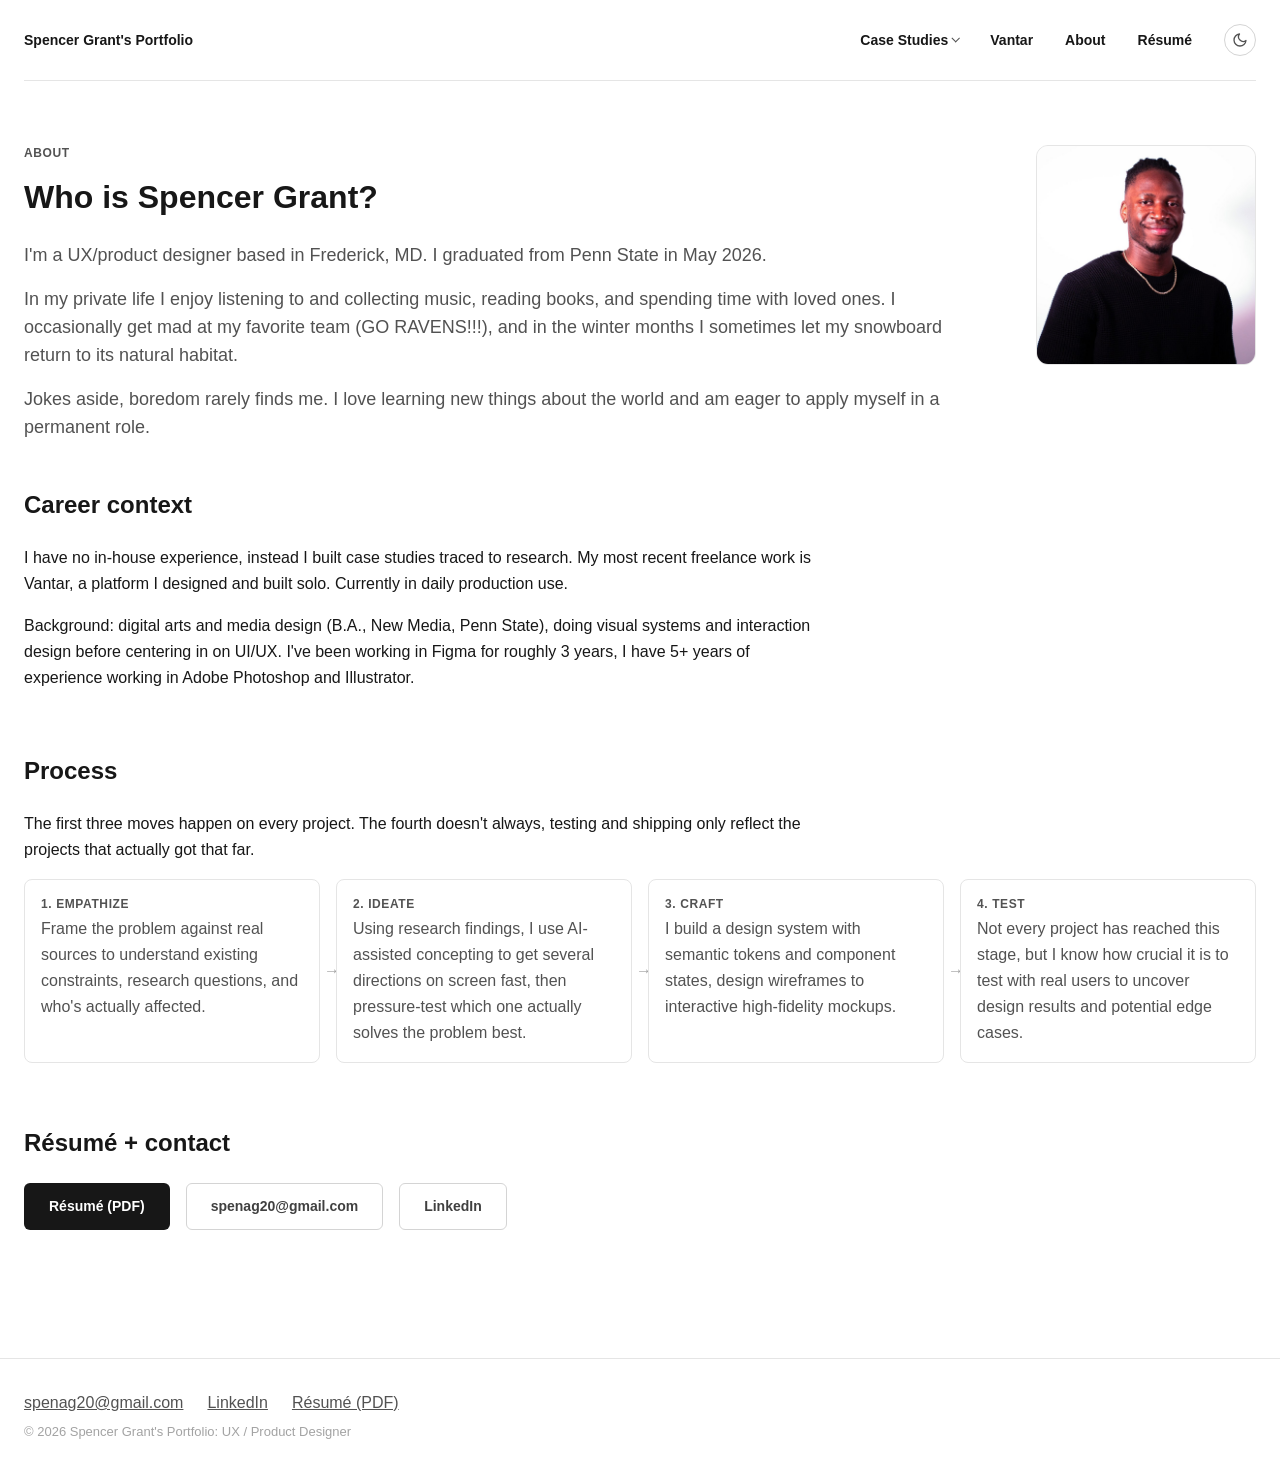
==== commit c65c837a: "Split About hero copy into real paragraphs Blank lines inside a single <p> collapse in HTML and don'" ====
--- a/about.html
+++ b/about.html
@@ -45,9 +45,13 @@
       <div>
         <p class="type-label-upper">About</p>
         <h1 class="type-h1" style="margin: var(--sp-md) 0 var(--sp-lg);">Who is Spencer Grant?</h1>
+        <p class="type-body-lg" style="color: var(--text-secondary); margin-bottom: var(--sp-md);">
+          I'm a UX/product designer based in Frederick, MD. I graduated from Penn State in May 2026.
+        </p>
+        <p class="type-body-lg" style="color: var(--text-secondary); margin-bottom: var(--sp-md);">
+          In my private life I enjoy listening to and collecting music, reading books, and spending time with loved ones. I occasionally get mad at my favorite team (GO RAVENS!!!), and in the winter months I sometimes let my snowboard return to its natural habitat.
+        </p>
         <p class="type-body-lg" style="color: var(--text-secondary);">
-          I'm a UX/product designer based in Frederick, MD. I graduated from Penn State in May 2026. In my private life I enjoy listening to and collecting music, reading books, and spending time with loved ones.
-          I occasionally get mad at my favorite team (GO RAVENS!!!), and in the winter months I sometimes let my snowboard return to its natural habitat.
           Jokes aside, boredom rarely finds me. I love learning new things about the world and am eager to apply myself in a permanent role.
         </p>
       </div>
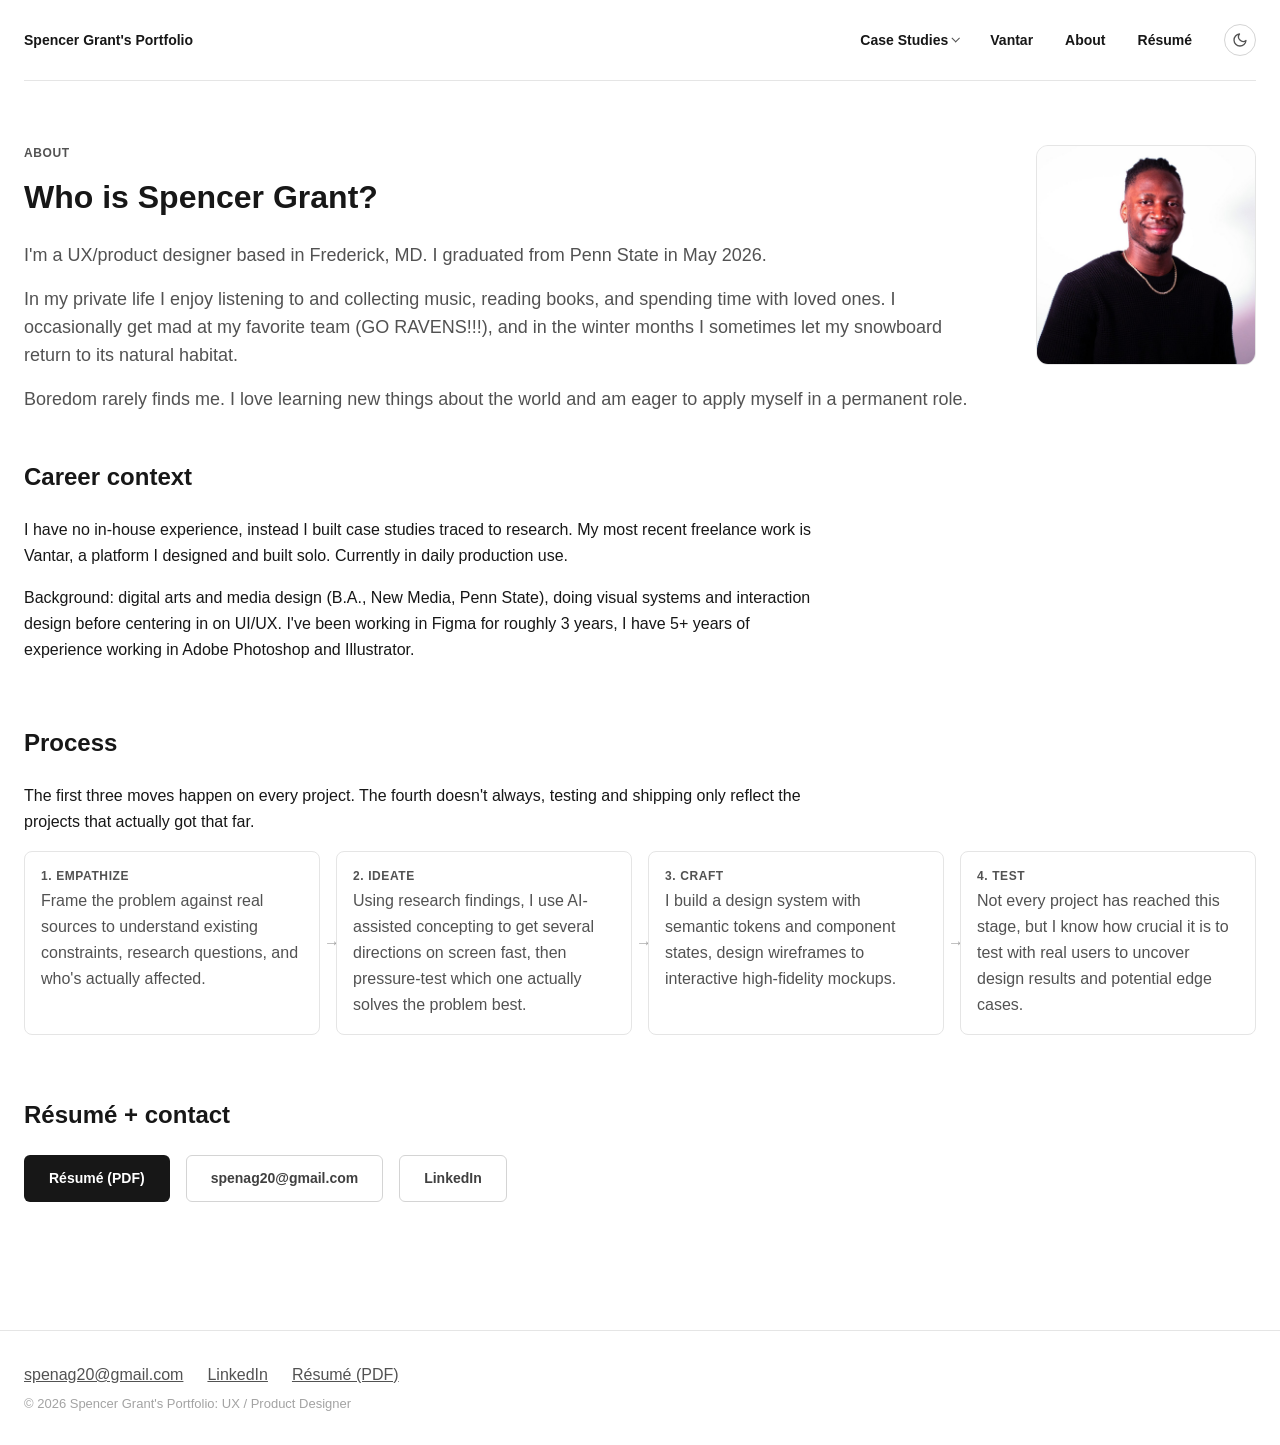
==== commit f84ff638: "De-jargon CivicPulse funding tiles, tighten About closer Rewrites the "funded KPI/vibe" and "legible" ====
--- a/about.html
+++ b/about.html
@@ -52,7 +52,7 @@
           In my private life I enjoy listening to and collecting music, reading books, and spending time with loved ones. I occasionally get mad at my favorite team (GO RAVENS!!!), and in the winter months I sometimes let my snowboard return to its natural habitat.
         </p>
         <p class="type-body-lg" style="color: var(--text-secondary);">
-          Jokes aside, boredom rarely finds me. I love learning new things about the world and am eager to apply myself in a permanent role.
+          Boredom rarely finds me. I love learning new things about the world and am eager to apply myself in a permanent role.
         </p>
       </div>
     </div>
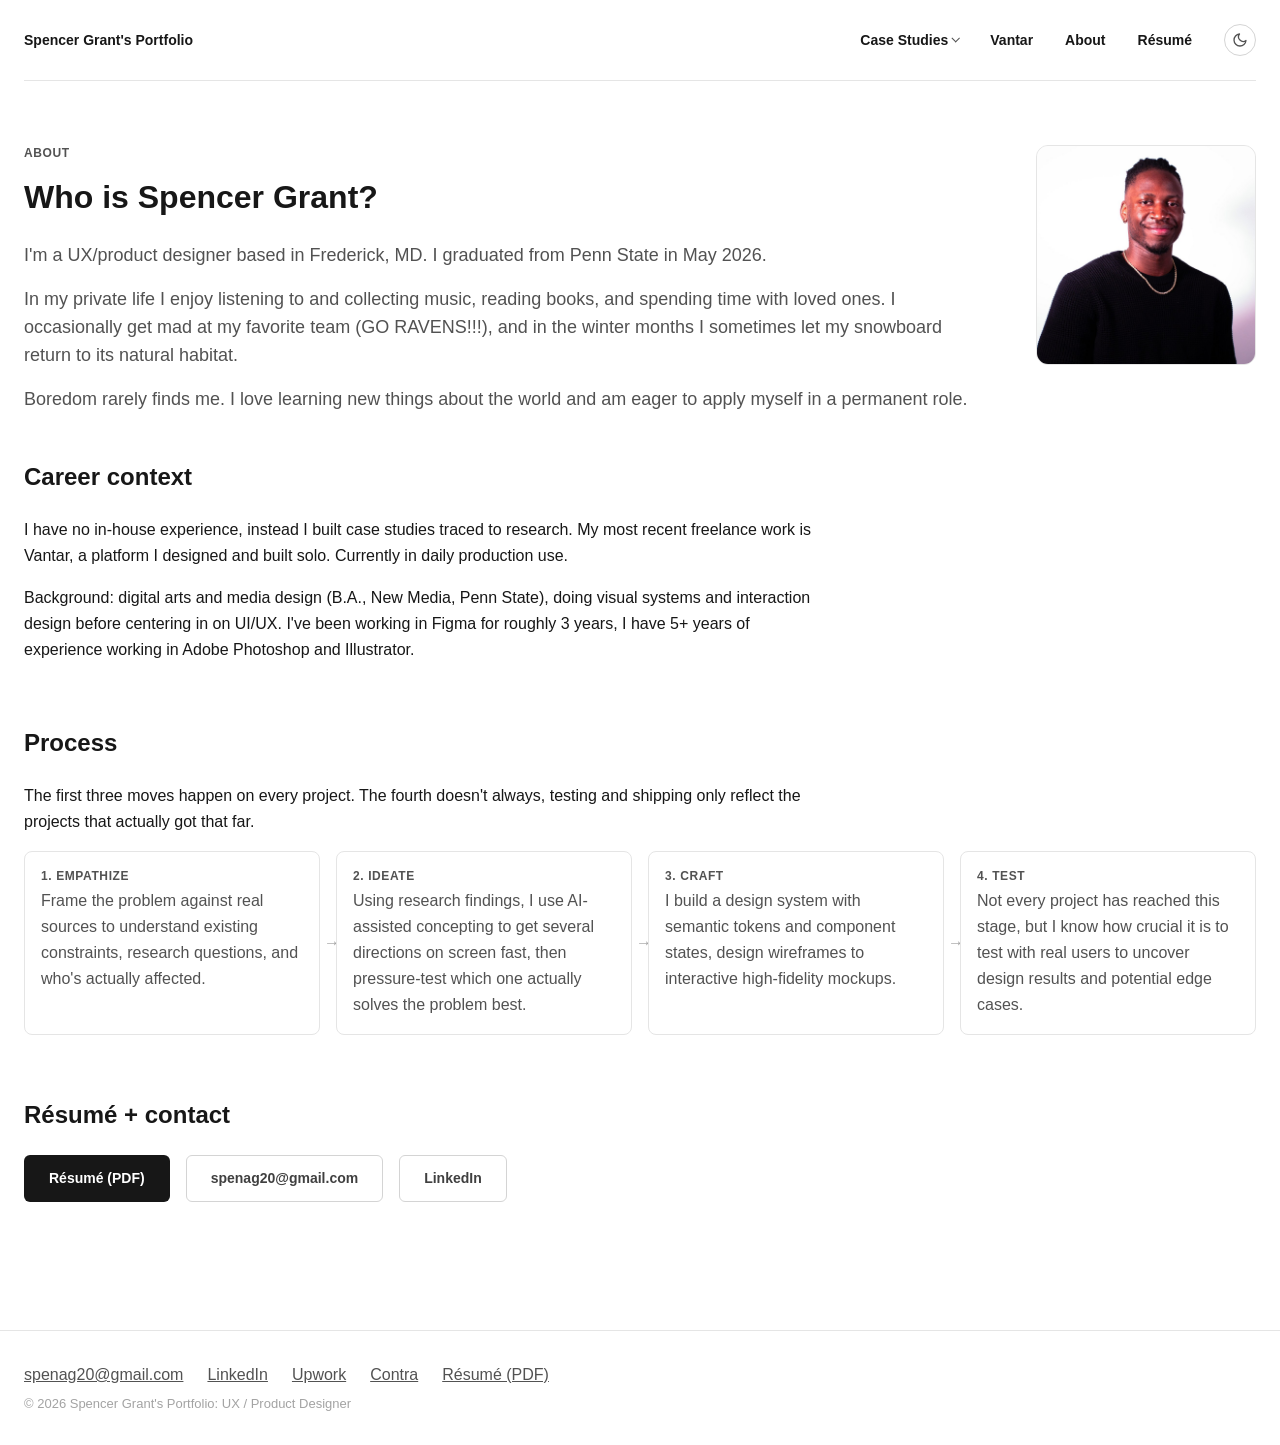
==== commit b29a5c25: "Add Upwork/Contra footer links sitewide, fix Letterboxd profile mislabel, add scroll-reveal Propagat" ====
--- a/about.html
+++ b/about.html
@@ -124,6 +124,8 @@
     <div class="links">
       <a href="mailto:spenag20@gmail.com">spenag20@gmail.com</a>
       <a href="https://www.linkedin.com/in/spencergrantux" target="_blank" rel="noopener">LinkedIn</a>
+      <a href="https://www.upwork.com/freelancers/~0174279fc158d9def9?mp_source=share" target="_blank" rel="noopener">Upwork</a>
+      <a href="https://contra.com/spencergrant?referralExperimentNid=DEFAULT_REFERRAL_PROGRAM&referrerUsername=spencergrant" target="_blank" rel="noopener">Contra</a>
       <a href="resume.html">Résumé (PDF)</a>
     </div>
     <p class="type-caption">© 2026 Spencer Grant's Portfolio: UX / Product Designer</p>
--- a/styles.css
+++ b/styles.css
@@ -123,6 +123,12 @@
 @media (max-width: 640px) { section { padding: var(--sp-2xl) 0; } }
 
 .section-muted { background: var(--surface-muted); }
+
+.reveal { opacity: 0; transform: translateY(16px); transition: opacity 0.5s ease, transform 0.5s ease; }
+.reveal.is-visible { opacity: 1; transform: none; }
+@media (prefers-reduced-motion: reduce) {
+  .reveal { opacity: 1; transform: none; transition: none; }
+}
 
 /* ── Nav ── */
 
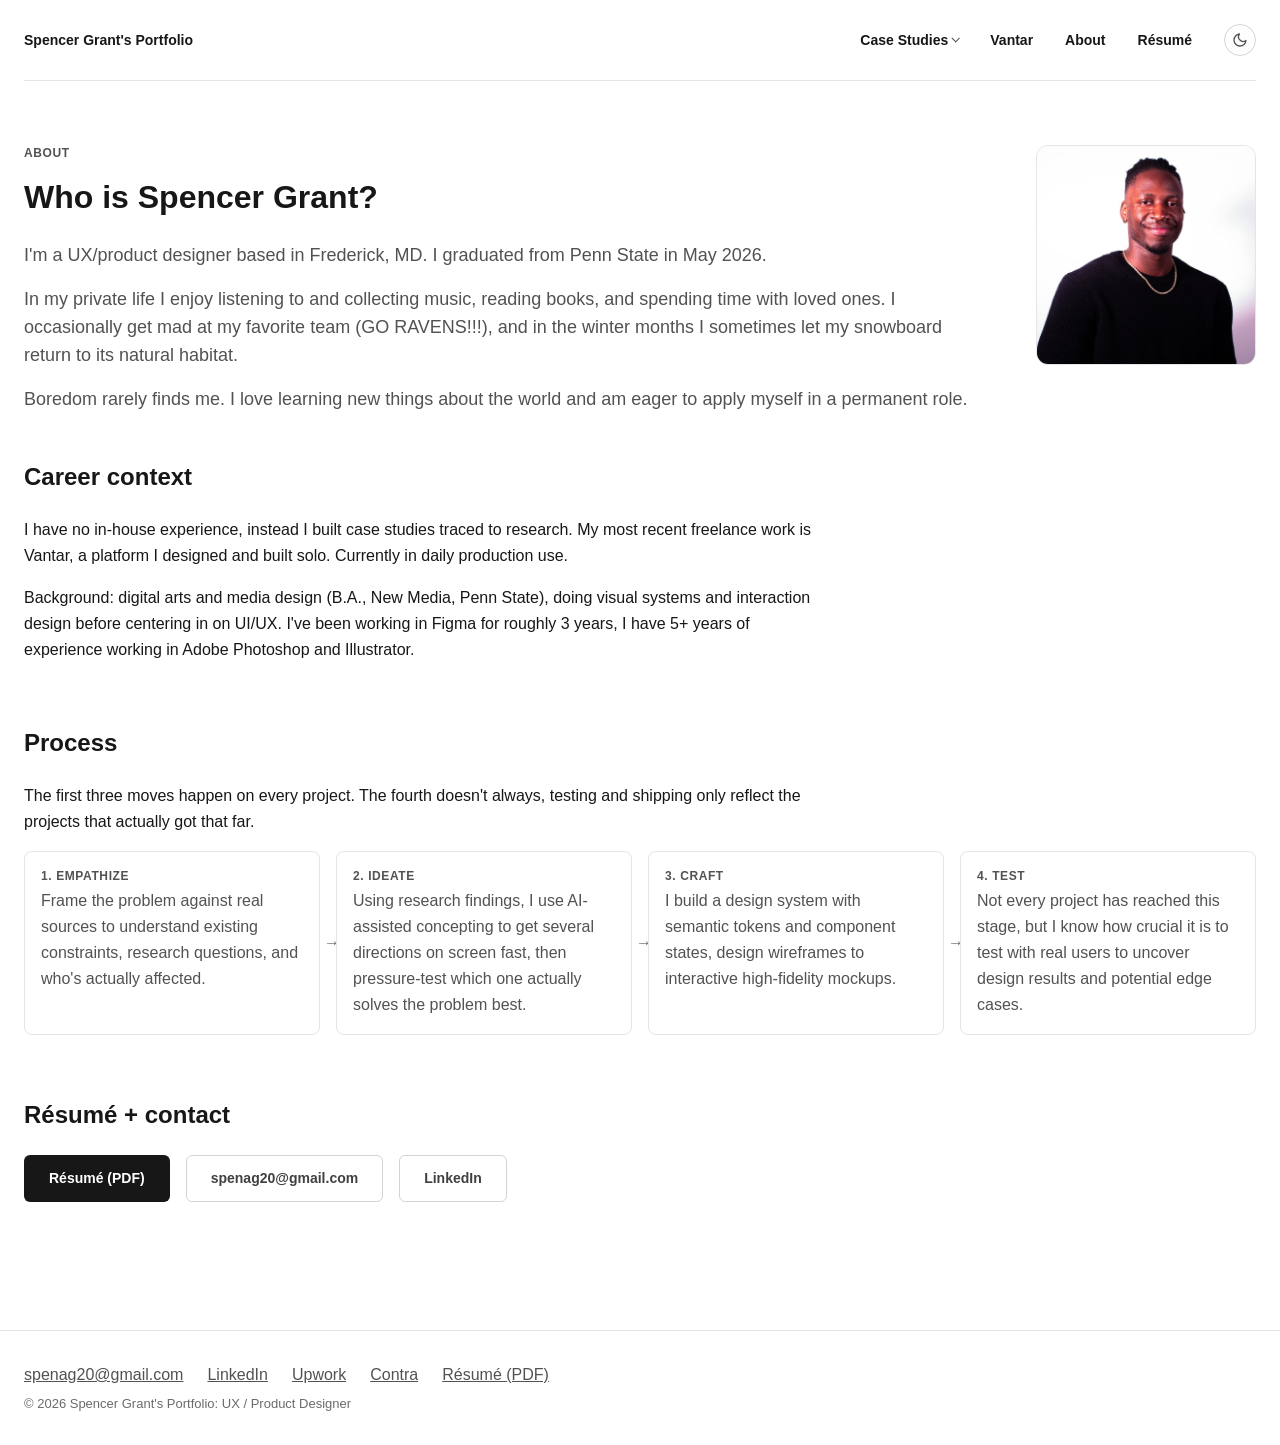
==== commit 021b7528: "fix(a11y): meet WCAG AA text contrast, add skip link and main landmark - Darken --text-tertiary to #" ====
--- a/about.html
+++ b/about.html
@@ -10,6 +10,7 @@
 <script src="theme.js"></script>
 </head>
 <body>
+<a class="skip-link" href="#main">Skip to main content</a>
 
 <div class="container">
   <nav class="site-nav">
@@ -37,6 +38,8 @@
   </div>
   </nav>
 </div>
+
+<main id="main">
 
 <section style="padding-bottom: 0;">
   <div class="container">
@@ -119,6 +122,8 @@
   </div>
 </section>
 
+</main>
+
 <footer class="site-footer">
   <div class="container">
     <div class="links">
--- a/styles.css
+++ b/styles.css
@@ -8,7 +8,7 @@
   /* Color */
   --text-primary: #171717;
   --text-secondary: #525252;
-  --text-tertiary: #a3a3a3;
+  --text-tertiary: #6b6b6b;
   --surface-default: #ffffff;
   --surface-muted: #f5f5f5;
   --border-default: #e5e5e5;
@@ -38,7 +38,7 @@
   :root:not([data-theme="light"]) {
     --text-primary: #f5f5f5;
     --text-secondary: #a3a3a3;
-    --text-tertiary: #737373;
+    --text-tertiary: #949494;
     --surface-default: #171717;
     --surface-muted: #262626;
     --border-default: #404040;
@@ -54,7 +54,7 @@
 :root[data-theme="dark"] {
   --text-primary: #f5f5f5;
   --text-secondary: #a3a3a3;
-  --text-tertiary: #737373;
+  --text-tertiary: #949494;
   --surface-default: #171717;
   --surface-muted: #262626;
   --border-default: #404040;
@@ -70,7 +70,7 @@
   :root, :root[data-theme="dark"], :root[data-theme="light"] {
     --text-primary: #171717;
     --text-secondary: #525252;
-    --text-tertiary: #a3a3a3;
+    --text-tertiary: #6b6b6b;
     --surface-default: #ffffff;
     --surface-muted: #f5f5f5;
     --border-default: #e5e5e5;
@@ -93,6 +93,21 @@
 }
 
 a { color: inherit; }
+
+.skip-link {
+  position: absolute;
+  top: var(--sp-sm);
+  left: var(--sp-sm);
+  z-index: 100;
+  padding: var(--sp-sm) var(--sp-md);
+  background: var(--button-primary);
+  color: var(--button-primary-text);
+  font-size: 14px;
+  font-weight: 600;
+  border-radius: 6px;
+  transform: translateY(-200%);
+}
+.skip-link:focus { transform: none; }
 
 /* ── Type scale ── */
 
@@ -123,12 +138,6 @@
 @media (max-width: 640px) { section { padding: var(--sp-2xl) 0; } }
 
 .section-muted { background: var(--surface-muted); }
-
-.reveal { opacity: 0; transform: translateY(16px); transition: opacity 0.5s ease, transform 0.5s ease; }
-.reveal.is-visible { opacity: 1; transform: none; }
-@media (prefers-reduced-motion: reduce) {
-  .reveal { opacity: 1; transform: none; transition: none; }
-}
 
 /* ── Nav ── */
 
